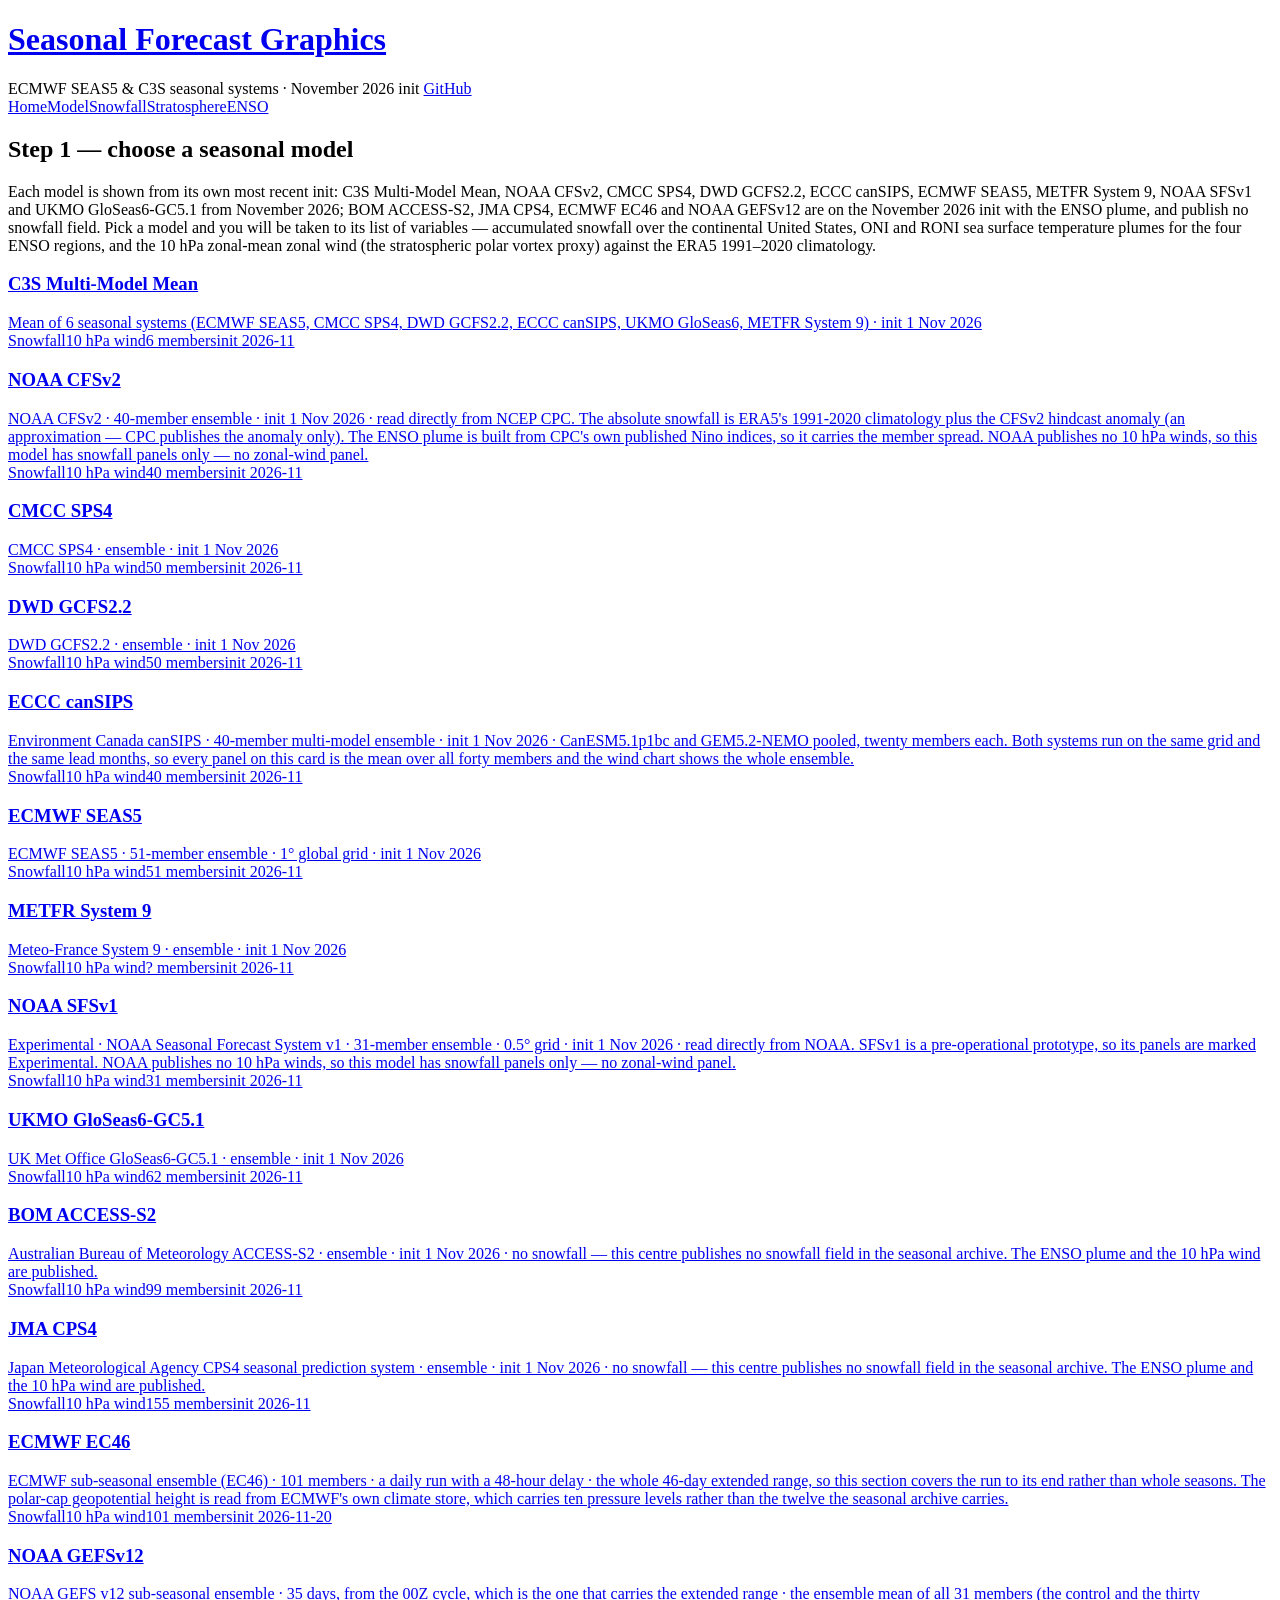
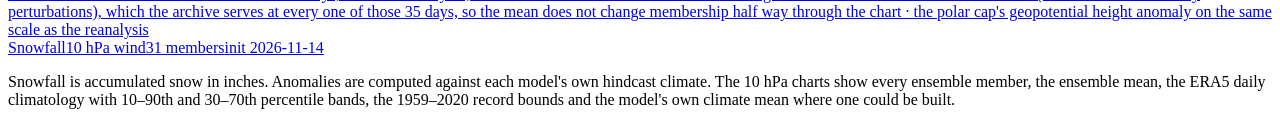
==== docs/index.html @ b86bd7f7 "The ECMWF EC46 polar-cap section: the 2026-11-20 run" ====
<!doctype html>
<html lang="en">
<head>
<meta charset="utf-8">
<meta name="viewport" content="width=device-width, initial-scale=1">
<title>Home &middot; Seasonal Forecast Graphics</title>
<link rel="canonical" href="https://massachusettswx-weather.github.io/seasonal-graphics/">
<link rel="stylesheet" href="assets/css/style.css?v=20261115224950">
</head>
<body>
<header class="top">
  <h1><a href="https://massachusettswx-weather.github.io/seasonal-graphics/">Seasonal Forecast Graphics</a></h1>
  <span class="sub">ECMWF SEAS5 &amp; C3S seasonal systems &middot; November 2026 init</span>
  <span class="spacer"></span>
  <a href="https://github.com/massachusettswx-weather/seasonal-graphics" target="_blank"
     rel="noopener">GitHub</a>
</header>
<nav class="tabs"><a href="https://massachusettswx-weather.github.io/seasonal-graphics/" class="active">Home</a><a href="https://massachusettswx-weather.github.io/seasonal-graphics/model.html">Model</a><a href="https://massachusettswx-weather.github.io/seasonal-graphics/snow.html">Snowfall</a><a href="https://massachusettswx-weather.github.io/seasonal-graphics/spv.html">Stratosphere</a><a href="https://massachusettswx-weather.github.io/seasonal-graphics/enso.html">ENSO</a></nav>
<div class="wrap">
<div class="card">
  <h2 class="sec">Step 1 &mdash; choose a seasonal model</h2>
  <p class="lead">Each model is shown from its own most recent init:
  C3S Multi-Model Mean, NOAA CFSv2, CMCC SPS4, DWD GCFS2.2, ECCC canSIPS, ECMWF SEAS5, METFR System 9, NOAA SFSv1 and UKMO GloSeas6-GC5.1 from November 2026; BOM ACCESS-S2, JMA CPS4, ECMWF EC46 and NOAA GEFSv12 are on the November 2026 init with the ENSO plume, and publish no snowfall field.
  Pick a model and you will be taken to its list of variables &mdash;
  accumulated snowfall over the continental United States, ONI and RONI sea
  surface temperature plumes for the four ENSO regions, and the 10 hPa
  zonal-mean zonal
  wind (the stratospheric polar vortex proxy) against the ERA5
  1991&ndash;2020 climatology.</p>
</div>
<div class="grid c3"><a class="model" href="model.html?m=c3s-multi">
  <h3>C3S Multi-Model Mean</h3>
  <div class="meta">Mean of 6 seasonal systems (ECMWF SEAS5, CMCC SPS4, DWD GCFS2.2, ECCC canSIPS, UKMO GloSeas6, METFR System 9) · init 1 Nov 2026</div>
  <div class="tags"><span class="tag ok">Snowfall</span><span class="tag no">10 hPa wind</span><span class="tag">6 members</span><span class="tag">init 2026-11</span></div>
</a><a class="model" href="model.html?m=cfsv2">
  <h3>NOAA CFSv2</h3>
  <div class="meta">NOAA CFSv2 · 40-member ensemble · init 1 Nov 2026 · read directly from NCEP CPC. The absolute snowfall is ERA5's 1991-2020 climatology plus the CFSv2 hindcast anomaly (an approximation — CPC publishes the anomaly only). The ENSO plume is built from CPC's own published Nino indices, so it carries the member spread. NOAA publishes no 10 hPa winds, so this model has snowfall panels only — no zonal-wind panel.</div>
  <div class="tags"><span class="tag ok">Snowfall</span><span class="tag no">10 hPa wind</span><span class="tag">40 members</span><span class="tag">init 2026-11</span></div>
</a><a class="model" href="model.html?m=cmcc-sps4">
  <h3>CMCC SPS4</h3>
  <div class="meta">CMCC SPS4 · ensemble · init 1 Nov 2026</div>
  <div class="tags"><span class="tag ok">Snowfall</span><span class="tag ok">10 hPa wind</span><span class="tag">50 members</span><span class="tag">init 2026-11</span></div>
</a><a class="model" href="model.html?m=dwd-gcfs2">
  <h3>DWD GCFS2.2</h3>
  <div class="meta">DWD GCFS2.2 · ensemble · init 1 Nov 2026</div>
  <div class="tags"><span class="tag ok">Snowfall</span><span class="tag ok">10 hPa wind</span><span class="tag">50 members</span><span class="tag">init 2026-11</span></div>
</a><a class="model" href="model.html?m=eccc-cansips">
  <h3>ECCC canSIPS</h3>
  <div class="meta">Environment Canada canSIPS · 40-member multi-model ensemble · init 1 Nov 2026 · CanESM5.1p1bc and GEM5.2-NEMO pooled, twenty members each. Both systems run on the same grid and the same lead months, so every panel on this card is the mean over all forty members and the wind chart shows the whole ensemble.</div>
  <div class="tags"><span class="tag ok">Snowfall</span><span class="tag ok">10 hPa wind</span><span class="tag">40 members</span><span class="tag">init 2026-11</span></div>
</a><a class="model" href="model.html?m=ecmwf-seas5">
  <h3>ECMWF SEAS5</h3>
  <div class="meta">ECMWF SEAS5 · 51-member ensemble · 1° global grid · init 1 Nov 2026</div>
  <div class="tags"><span class="tag ok">Snowfall</span><span class="tag ok">10 hPa wind</span><span class="tag">51 members</span><span class="tag">init 2026-11</span></div>
</a><a class="model" href="model.html?m=meteo-france-s9">
  <h3>METFR System 9</h3>
  <div class="meta">Meteo-France System 9 · ensemble · init 1 Nov 2026</div>
  <div class="tags"><span class="tag ok">Snowfall</span><span class="tag ok">10 hPa wind</span><span class="tag">? members</span><span class="tag">init 2026-11</span></div>
</a><a class="model" href="model.html?m=sfsv1">
  <h3>NOAA SFSv1</h3>
  <div class="meta">Experimental · NOAA Seasonal Forecast System v1 · 31-member ensemble · 0.5° grid · init 1 Nov 2026 · read directly from NOAA. SFSv1 is a pre-operational prototype, so its panels are marked Experimental. NOAA publishes no 10 hPa winds, so this model has snowfall panels only — no zonal-wind panel.</div>
  <div class="tags"><span class="tag ok">Snowfall</span><span class="tag no">10 hPa wind</span><span class="tag">31 members</span><span class="tag">init 2026-11</span></div>
</a><a class="model" href="model.html?m=ukmo-gloseas6">
  <h3>UKMO GloSeas6-GC5.1</h3>
  <div class="meta">UK Met Office GloSeas6-GC5.1 · ensemble · init 1 Nov 2026</div>
  <div class="tags"><span class="tag ok">Snowfall</span><span class="tag ok">10 hPa wind</span><span class="tag">62 members</span><span class="tag">init 2026-11</span></div>
</a><a class="model" href="model.html?m=bom-access-s2">
  <h3>BOM ACCESS-S2</h3>
  <div class="meta">Australian Bureau of Meteorology ACCESS-S2 · ensemble · init 1 Nov 2026 · no snowfall — this centre publishes no snowfall field in the seasonal archive. The ENSO plume and the 10 hPa wind are published.</div>
  <div class="tags"><span class="tag no">Snowfall</span><span class="tag ok">10 hPa wind</span><span class="tag">99 members</span><span class="tag">init 2026-11</span></div>
</a><a class="model" href="model.html?m=jma-jra3">
  <h3>JMA CPS4</h3>
  <div class="meta">Japan Meteorological Agency CPS4 seasonal prediction system · ensemble · init 1 Nov 2026 · no snowfall — this centre publishes no snowfall field in the seasonal archive. The ENSO plume and the 10 hPa wind are published.</div>
  <div class="tags"><span class="tag no">Snowfall</span><span class="tag ok">10 hPa wind</span><span class="tag">155 members</span><span class="tag">init 2026-11</span></div>
</a><a class="model" href="model.html?m=ec46">
  <h3>ECMWF EC46</h3>
  <div class="meta">ECMWF sub-seasonal ensemble (EC46) · 101 members · a daily run with a 48-hour delay · the whole 46-day extended range, so this section covers the run to its end rather than whole seasons. The polar-cap geopotential height is read from ECMWF's own climate store, which carries ten pressure levels rather than the twelve the seasonal archive carries.</div>
  <div class="tags"><span class="tag no">Snowfall</span><span class="tag no">10 hPa wind</span><span class="tag">101 members</span><span class="tag">init 2026-11-20</span></div>
</a><a class="model" href="model.html?m=gefsv12">
  <h3>NOAA GEFSv12</h3>
  <div class="meta">NOAA GEFS v12 sub-seasonal ensemble · 35 days, from the 00Z cycle, which is the one that carries the extended range · the ensemble mean of all 31 members (the control and the thirty perturbations), which the archive serves at every one of those 35 days, so the mean does not change membership half way through the chart · the polar cap's geopotential height anomaly on the same scale as the reanalysis</div>
  <div class="tags"><span class="tag no">Snowfall</span><span class="tag no">10 hPa wind</span><span class="tag">31 members</span><span class="tag">init 2026-11-14</span></div>
</a></div>
<div class="card">
  <p class="note">Snowfall is accumulated snow in inches.
  Anomalies are computed against each model's own hindcast climate.
  The 10&nbsp;hPa charts show every ensemble member, the ensemble mean, the
  ERA5 daily climatology with 10&ndash;90th and 30&ndash;70th percentile bands,
  the 1959&ndash;2020 record bounds and the model's own climate mean where
  one could be built.</p>
</div>
</div>
</body>
</html>
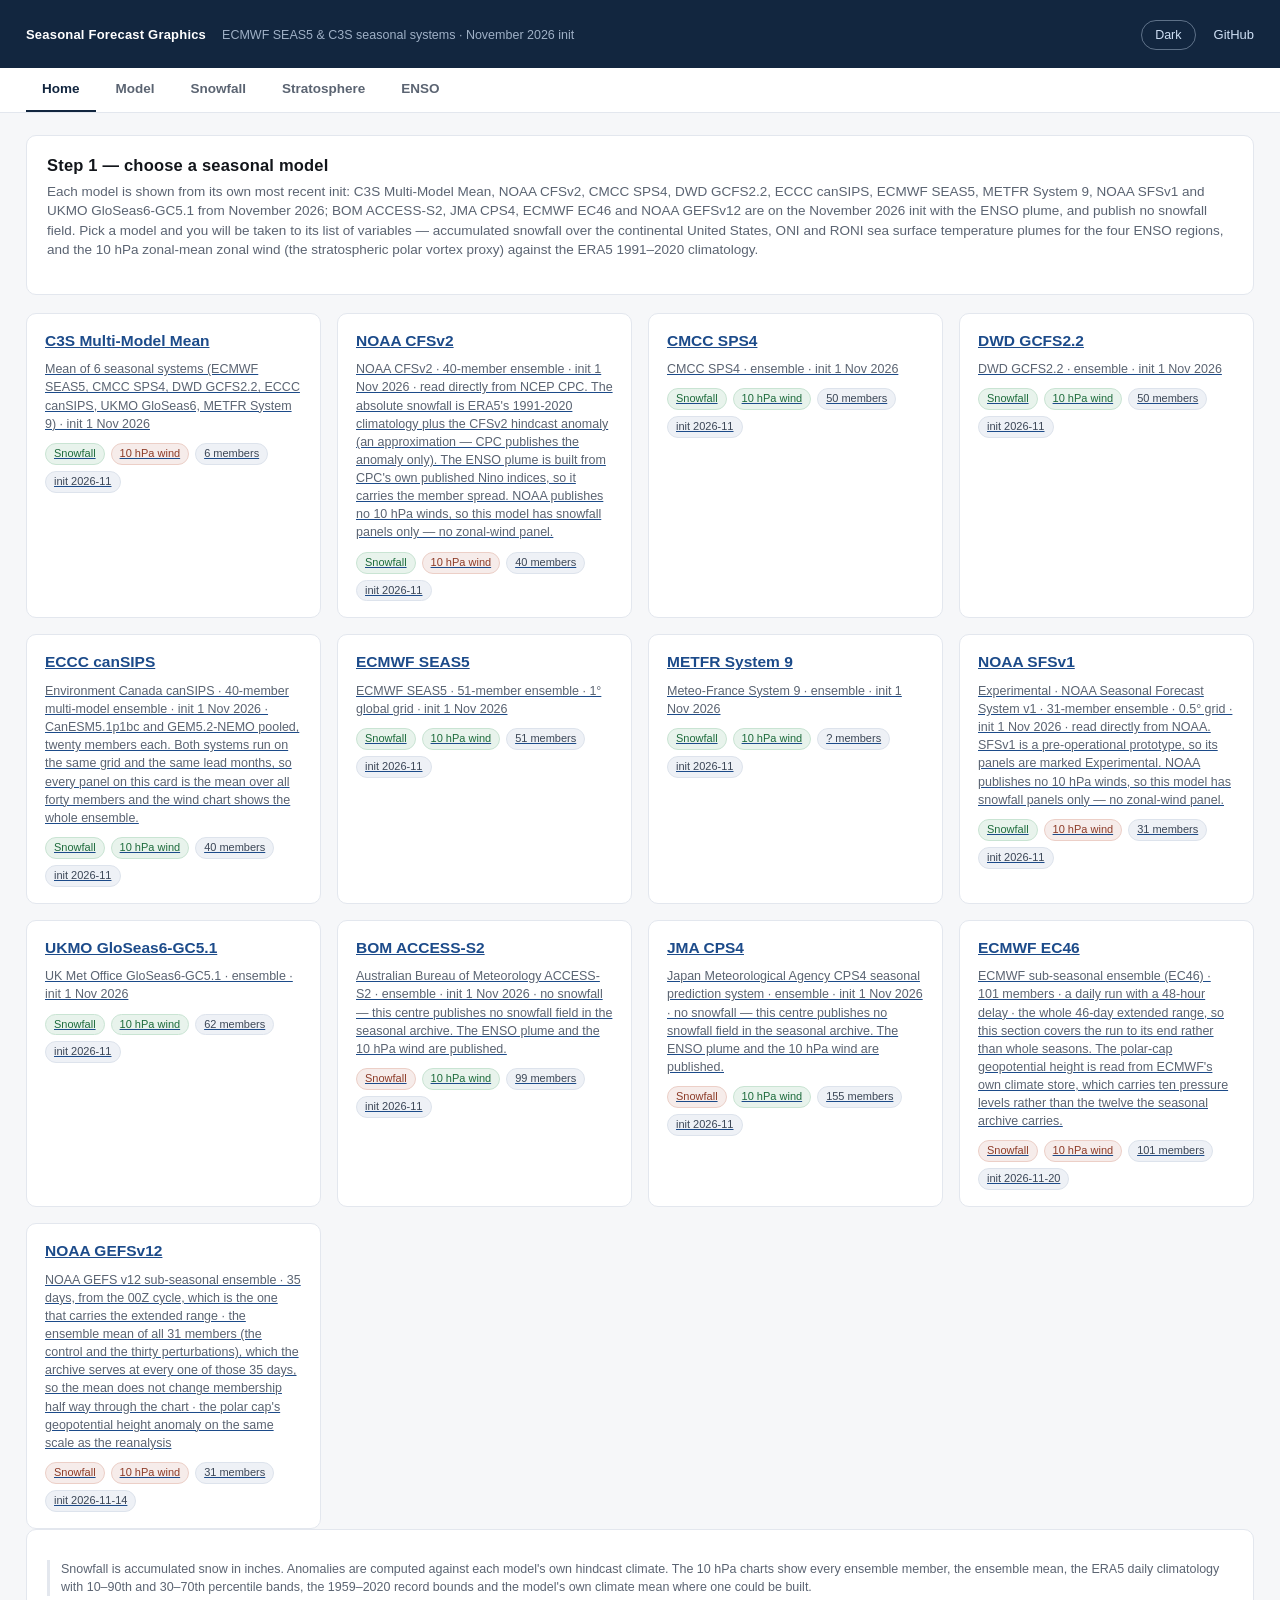
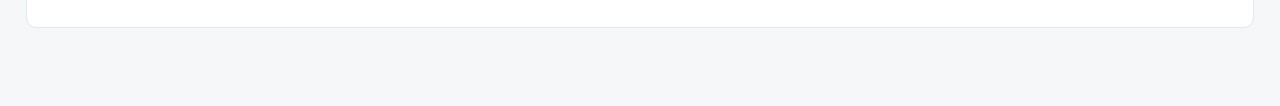
==== commit c7c0cf8d: "The dark mode: a theme that the browser remembers" ====
--- a/docs/index.html
+++ b/docs/index.html
@@ -5,13 +5,22 @@
 <meta name="viewport" content="width=device-width, initial-scale=1">
 <title>Home &middot; Seasonal Forecast Graphics</title>
 <link rel="canonical" href="https://massachusettswx-weather.github.io/seasonal-graphics/">
-<link rel="stylesheet" href="assets/css/style.css?v=20261115224950">
+<link rel="stylesheet" href="assets/css/style.css?v=20261123010545">
+<script>
+/* the theme is read back before anything is drawn, so a dark screen never
+   flashes white */
+(function(){
+  try{var t=localStorage.getItem('theme');
+    if(t){document.documentElement.setAttribute('data-theme',t);}}catch(e){}
+})();
+</script>
 </head>
 <body>
 <header class="top">
   <h1><a href="https://massachusettswx-weather.github.io/seasonal-graphics/">Seasonal Forecast Graphics</a></h1>
   <span class="sub">ECMWF SEAS5 &amp; C3S seasonal systems &middot; November 2026 init</span>
   <span class="spacer"></span>
+  <button class="themebtn" id="themebtn" type="button">Dark</button>
   <a href="https://github.com/massachusettswx-weather/seasonal-graphics" target="_blank"
      rel="noopener">GitHub</a>
 </header>
@@ -90,5 +99,22 @@
   one could be built.</p>
 </div>
 </div>
+<script>
+(function(){
+  var b=document.getElementById('themebtn'); if(!b){return;}
+  function label(){
+    var t=document.documentElement.getAttribute('data-theme');
+    b.textContent=(t==='dark')?'Light':'Dark';
+  }
+  label();
+  b.addEventListener('click',function(){
+    var t=document.documentElement.getAttribute('data-theme');
+    t=(t==='dark')?'light':'dark';
+    document.documentElement.setAttribute('data-theme',t);
+    try{localStorage.setItem('theme',t);}catch(e){}
+    label();
+  });
+})();
+</script>
 </body>
 </html>
--- a/docs/assets/css/style.css
+++ b/docs/assets/css/style.css
@@ -0,0 +1,141 @@
+
+:root{
+  --ink:#12151a; --muted:#5b6472; --line:#e3e7ee; --bg:#f6f7f9;
+  --card:#ffffff; --accent:#12263f; --accent2:#c2410c;
+}
+*{box-sizing:border-box}
+html,body{margin:0;padding:0}
+body{
+  font-family:"Segoe UI",Roboto,Helvetica,Arial,sans-serif;
+  color:var(--ink); background:var(--bg); line-height:1.45;
+}
+header.top{
+  background:var(--accent); color:#fff; padding:18px 26px;
+  display:flex; align-items:baseline; gap:16px; flex-wrap:wrap;
+}
+header.top h1{font-size:20px; margin:0; font-weight:700; letter-spacing:.2px}
+header.top h1 a{color:#fff; text-decoration:none}
+header.top h1 a:hover{text-decoration:underline}
+header.top .sub{font-size:12.5px; color:#9fb0c6}
+header.top .spacer{flex:1}
+header.top a{color:#cfe0f5; text-decoration:none; font-size:13px}
+header.top a:hover{text-decoration:underline}
+nav.tabs{background:#fff; border-bottom:1px solid var(--line); padding:0 26px;
+  display:flex; gap:4px}
+nav.tabs a{
+  display:inline-block; padding:11px 16px; font-size:13.5px; text-decoration:none;
+  color:var(--muted); border-bottom:2px solid transparent; font-weight:600;
+}
+nav.tabs a:hover{color:var(--ink)}
+nav.tabs a.active{color:var(--accent); border-bottom-color:var(--accent)}
+.wrap{max-width:1280px; margin:0 auto; padding:22px 26px 60px}
+.card{background:var(--card); border:1px solid var(--line); border-radius:10px;
+  padding:18px 20px; margin-bottom:18px}
+h2.sec{font-size:16.5px; margin:0 0 4px; letter-spacing:.2px}
+p.lead{color:var(--muted); font-size:13.5px; margin:0 0 16px}
+.grid{display:grid; gap:16px}
+.grid.c1{grid-template-columns:1fr}
+.grid.c2{grid-template-columns:repeat(auto-fit,minmax(380px,1fr))}
+.grid.c3{grid-template-columns:repeat(auto-fit,minmax(250px,1fr))}
+.grid.c4{grid-template-columns:repeat(auto-fit,minmax(200px,1fr))}
+.model{
+  background:var(--card); border:1px solid var(--line); border-radius:10px;
+  padding:16px 18px; display:flex; flex-direction:column; gap:8px;
+  transition:border-color .12s, box-shadow .12s;
+}
+.model:hover{border-color:#c3ccdb; box-shadow:0 2px 10px rgba(18,38,63,.07)}
+.model h3{margin:0; font-size:15.5px}
+.model .meta{font-size:12.5px; color:var(--muted)}
+.model .tags{display:flex; gap:6px; flex-wrap:wrap; margin-top:2px}
+.tag{font-size:11px; padding:2px 8px; border-radius:20px; background:#eef1f6;
+  color:#3b4656; border:1px solid #dde3ec}
+.tag.ok{background:#e8f3ec; color:#1d6b3c; border-color:#c9e4d3}
+.tag.no{background:#f6ecea; color:#8c3b28; border-color:#eccfc7}
+.model .acts{display:flex; gap:8px; margin-top:6px; flex-wrap:wrap}
+a.btn{display:inline-block; padding:7px 13px; border-radius:7px; font-size:13px;
+  font-weight:600; text-decoration:none; background:#eef1f6; color:#22314a;
+  border:1px solid #dbe1ea}
+a.btn:hover{background:#e4e9f1}
+a.btn.primary{background:var(--accent); color:#fff; border-color:var(--accent)}
+a.btn.primary:hover{background:#0d1c30}
+a.btn[aria-disabled="true"]{opacity:.42; pointer-events:none}
+a.btn.wide{display:block; text-align:center; padding:9px 14px}
+.picker{display:flex; gap:10px; align-items:center; flex-wrap:wrap; margin-bottom:14px}
+.picker label{font-size:13px; color:var(--muted); font-weight:600}
+select,button.ctrl{
+  font-family:inherit; font-size:13.5px; padding:7px 10px; border-radius:7px;
+  border:1px solid #d5dbe5; background:#fff; color:var(--ink)
+}
+button.ctrl{cursor:pointer; background:var(--accent); color:#fff; border-color:var(--accent);
+  font-weight:600}
+button.ctrl.ghost{background:#fff; color:var(--accent)}
+.seg{display:inline-flex; gap:6px}
+.seg .segbtn{border-radius:16px; padding:7px 14px; font-size:13px}
+.seg .segbtn.ghost{background:#fff; color:var(--accent)}
+.seg .segbtn.on{background:var(--accent); color:#fff}
+.stage{background:var(--card); border:1px solid var(--line); border-radius:10px;
+  padding:14px}
+.stage img{width:100%; height:auto; display:block; border-radius:4px}
+.panel{margin:0 0 6px}
+.panel img{width:100%; height:auto; display:block; border-radius:4px}
+.panel figcaption{font-size:12px; color:var(--muted); margin:6px 0 16px}
+.cap{font-size:12.5px; color:var(--muted); margin-top:10px}
+.slider{display:flex; align-items:center; gap:14px; margin-top:14px; flex-wrap:wrap}
+input[type=range]{flex:1; min-width:220px; accent-color:var(--accent); height:22px}
+.frameLabel{font-size:13.5px; font-weight:700; min-width:150px}
+table{width:100%; border-collapse:collapse; font-size:13px; background:var(--card)}
+th,td{padding:7px 10px; border-bottom:1px solid var(--line); text-align:right}
+th:first-child,td:first-child{text-align:left}
+th{background:#eef1f6; font-size:12px; text-transform:uppercase; letter-spacing:.4px;
+  color:#48546a}
+tr:last-child td{border-bottom:none}
+.note{font-size:12.5px; color:var(--muted); border-left:3px solid var(--line);
+  padding-left:11px; margin-top:12px}
+.crumb{font-size:13px; color:var(--muted); margin-bottom:14px}
+.crumb a{text-decoration:none}
+.crumb a:hover{text-decoration:underline}
+.varlist{display:grid; gap:16px; grid-template-columns:repeat(auto-fit,minmax(280px,1fr))}
+.var{background:var(--card); border:1px solid var(--line); border-radius:10px;
+  overflow:hidden; display:flex; flex-direction:column}
+.var .thumb{background:#eef1f6; border-bottom:1px solid var(--line);
+  display:flex; align-items:center; justify-content:center; height:170px; overflow:hidden}
+.var .thumb img{max-width:100%; max-height:100%; object-fit:contain}
+.var .body{padding:14px 16px; display:flex; flex-direction:column; gap:6px; flex:1}
+.var h3{margin:0; font-size:15px}
+.var p{margin:0; font-size:12.5px; color:var(--muted)}
+.var .acts{margin-top:auto; padding-top:10px}
+.var.off{opacity:.55}
+footer{border-top:1px solid var(--line); margin-top:26px; padding:16px 0 0;
+  color:var(--muted); font-size:12.5px; display:flex; justify-content:space-between}
+a{color:#1c4b8a}
+
+/* DARK MODE (asked for on 17 Nov 2026).  The theme is a data-theme on the
+   html element: the button in the header sets it, the browser remembers
+   it, and the first thing the page does is read it back, so there is no
+   white flash on a dark screen. */
+:root[data-theme="dark"]{
+  --ink:#e7eef6; --muted:#96a6b8; --line:#25313f; --bg:#0a1017;
+  --card:#121b25; --accent:#12263f; --accent2:#e2600f;
+}
+:root[data-theme="dark"] nav.tabs{background:#0e1620}
+:root[data-theme="dark"] .tag{background:#1a2431; color:#b8c6d5; border-color:#2a3644}
+:root[data-theme="dark"] .tag.ok{background:#15311f; color:#82d3a3; border-color:#255033}
+:root[data-theme="dark"] .tag.no{background:#2d1a16; color:#e79c87; border-color:#4c2b23}
+:root[data-theme="dark"] a.btn{background:#1a2431; color:#dbe7f3; border-color:#2a3644}
+:root[data-theme="dark"] a.btn:hover{background:#243244}
+:root[data-theme="dark"] a.btn.primary{background:#1d4f7a; border-color:#1d4f7a}
+:root[data-theme="dark"] button.ctrl.ghost{background:#1a2431; color:#cfe0f5}
+:root[data-theme="dark"] .seg .segbtn.ghost{background:#1a2431; color:#cfe0f5}
+:root[data-theme="dark"] .seg .segbtn.on{background:#1d4f7a; border-color:#1d4f7a}
+:root[data-theme="dark"] select.ctrl{background:#1a2431; color:#e7eef6; border-color:#2a3644}
+:root[data-theme="dark"] table th{background:#1a2431; color:#c3d0dd}
+:root[data-theme="dark"] .var .thumb{background:#1a2431}
+:root[data-theme="dark"] .maptimeline .tlbtn{background:#1a2431; color:#dbe6f2; border-color:#2a3644}
+:root[data-theme="dark"] .maptimeline .tlbtn.on{background:#1d4f7a; color:#fff; border-color:#1d4f7a}
+:root[data-theme="dark"] .mapviews button{background:#1a2431; color:#dbe7f3}
+:root[data-theme="dark"] .mapviews button.active{background:#1d4f7a; border-color:#1d4f7a}
+:root[data-theme="dark"] .maplegend .bar{border-color:#2a3644}
+.themebtn{font:inherit; font-size:12.5px; padding:5px 13px; cursor:pointer;
+  border:1px solid rgba(207,224,245,.4); background:transparent; color:#cfe0f5;
+  border-radius:999px; margin-right:2px}
+.themebtn:hover{background:rgba(207,224,245,.14)}
